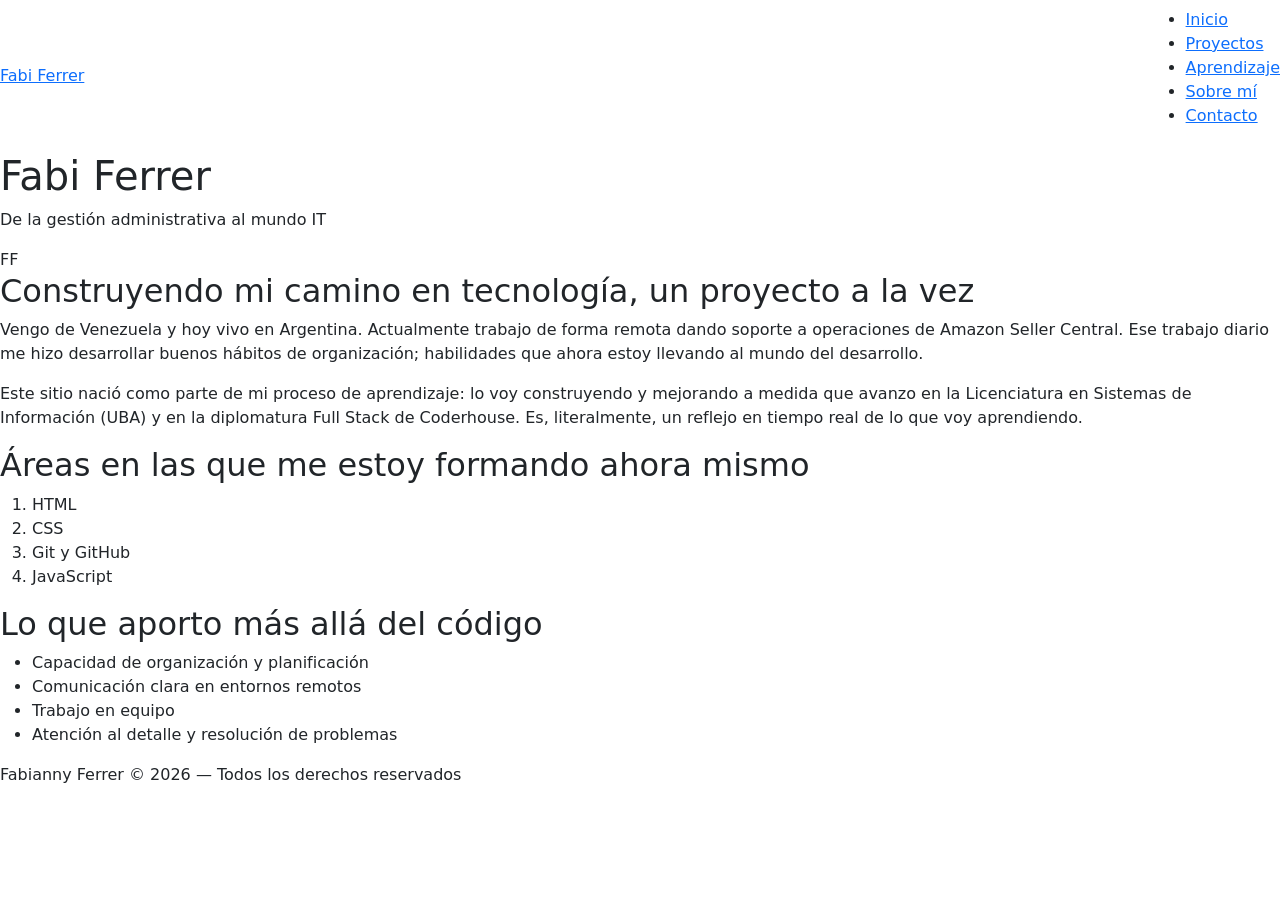
==== index.html @ 67607a3e "feat: vincular Bootstrap 5.3.8 por CDN en los 5 HTML" ====
<!DOCTYPE html>
<html lang="es">
<head>
    <meta charset="UTF-8">
    <meta name="viewport" content="width=device-width, initial-scale=1.0">
    <link href="https://cdn.jsdelivr.net/npm/bootstrap@5.3.8/dist/css/bootstrap.min.css" 
    rel="stylesheet" integrity="sha384-sRIl4kxILFvY47J16cr9ZwB07vP4J8+LH7qKQnuqkuIAvNWLzeN8tE5YBujZqJLB" 
    crossorigin="anonymous">
    <link rel="stylesheet" href="css/styles.css">
    <title>Fabianny Ferrer - Portfolio</title>
</head>
<body>
    <header>
        <nav class="navbar">
            <a class="logo" href="index.html">Fabi Ferrer</a>
            <ul class="enlaces">
                <li><a class="actual" href="index.html">Inicio</a></li>
                <li><a href="./pages/proyectos.html">Proyectos</a></li>
                <li><a href="./pages/aprendizaje.html">Aprendizaje</a></li>
                <li><a href="./pages/sobre-mi.html">Sobre mí</a></li>
                <li><a href="./pages/contacto.html">Contacto</a></li>
            </ul>
        </nav>
    </header>

    <main> 
        <!-- Usé clases múltiples para poder resaltar luego el color de esta sección
         me parece que no lo vimos en clase, pero estuve buscando cómo hacerlo -->
        <section class="banda banda-oscura hero">
            <div class="hero-texto">
                <h1>Fabi Ferrer</h1>
                 <p class="destacado destacado-claro">De la gestión administrativa al mundo IT</p>
            </div>
        <div class="monograma">FF</div>
        </section>

    <section class="banda">
        <h2>Construyendo mi camino en tecnología, un proyecto a la vez</h2>
        <div class="tarjetas">
             <article class="tarjeta tarjeta-uno">
                <p>
                    Vengo de Venezuela y hoy vivo en Argentina. Actualmente trabajo de forma remota
                    dando soporte a operaciones de Amazon Seller Central. Ese trabajo diario me hizo
                    desarrollar buenos hábitos de organización; habilidades que ahora estoy
                    llevando al mundo del desarrollo.
                </p>
            </article>

            <article class="tarjeta tarjeta-dos">
                <p>
                    Este sitio nació como parte de mi proceso de aprendizaje: lo voy construyendo y
                    mejorando a medida que avanzo en la Licenciatura en Sistemas de Información
                    (UBA) y en la diplomatura Full Stack de Coderhouse. Es, literalmente, un reflejo
                    en tiempo real de lo que voy aprendiendo.
                </p>
            </article>
        </div>
    </section>
    
    <section class="banda banda-suave">
       <div class="tarjetas">  
            <article class="tarjeta tarjeta-uno">
                <h2>Áreas en las que me estoy formando ahora mismo</h2>
                <ol>
                    <li>HTML</li>
                    <li>CSS</li>
                    <li>Git y GitHub</li>
                    <li>JavaScript</li>
                </ol>
            </article>

            <article class="tarjeta tarjeta-dos">
                <h2>Lo que aporto más allá del código</h2>
                <ul>
                    <li>Capacidad de organización y planificación</li>
                    <li>Comunicación clara en entornos remotos</li>
                    <li>Trabajo en equipo</li>
                    <li>Atención al detalle y resolución de problemas</li>
                </ul>
            </article>
        </div>
    </section>
    </main>

    <footer>
        <p>Fabianny Ferrer © 2026 — Todos los derechos reservados</p>
    </footer>

    <script src="https://cdn.jsdelivr.net/npm/bootstrap@5.3.8/dist/js/bootstrap.bundle.min.js" 
    integrity="sha384-FKyoEForCGlyvwx9Hj09JcYn3nv7wiPVlz7YYwJrWVcXK/BmnVDxM+D2scQbITxI" 
    crossorigin="anonymous"></script>
</body>
</html>
---- css/styles.css ----
/*# sourceMappingURL=styles.css.map */
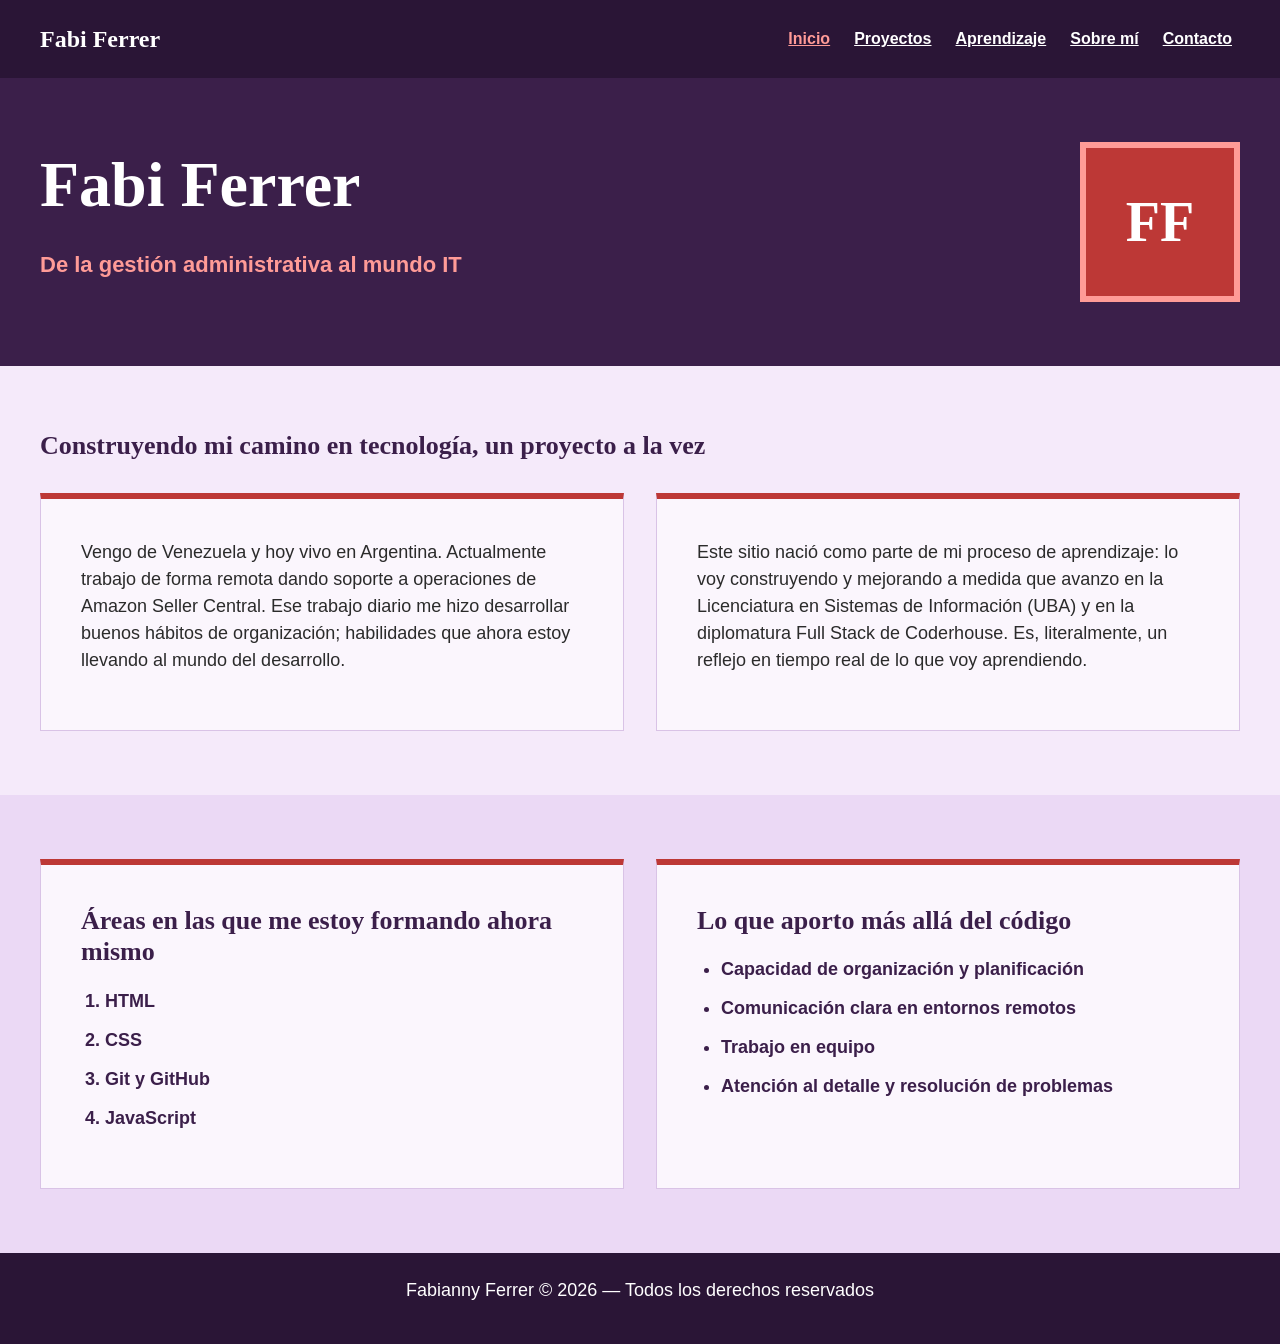
==== commit 93f6cffa: "feat: agregar navbar de Bootstrap responsiva en los 5 HTML" ====
--- a/index.html
+++ b/index.html
@@ -11,17 +11,34 @@
 </head>
 <body>
     <header>
-        <nav class="navbar">
-            <a class="logo" href="index.html">Fabi Ferrer</a>
-            <ul class="enlaces">
-                <li><a class="actual" href="index.html">Inicio</a></li>
-                <li><a href="./pages/proyectos.html">Proyectos</a></li>
-                <li><a href="./pages/aprendizaje.html">Aprendizaje</a></li>
-                <li><a href="./pages/sobre-mi.html">Sobre mí</a></li>
-                <li><a href="./pages/contacto.html">Contacto</a></li>
-            </ul>
-        </nav>
-    </header>
+    <nav class="navbar navbar-expand-lg barra-nav" data-bs-theme="dark">
+        <div class="container-fluid">
+            <a class="navbar-brand logo" href="index.html">Fabi Ferrer</a>
+            <button class="navbar-toggler" type="button" data-bs-toggle="collapse" data-bs-target="#navbarNav" aria-controls="navbarNav" aria-expanded="false" aria-label="Toggle navigation">
+                <span class="navbar-toggler-icon"></span>
+            </button>
+            <div class="collapse navbar-collapse" id="navbarNav">
+                <ul class="navbar-nav ms-auto">
+                    <li class="nav-item">
+                        <a class="nav-link active" aria-current="page" href="index.html">Inicio</a>
+                    </li>
+                    <li class="nav-item">
+                        <a class="nav-link" href="./pages/proyectos.html">Proyectos</a>
+                    </li>
+                    <li class="nav-item">
+                        <a class="nav-link" href="./pages/aprendizaje.html">Aprendizaje</a>
+                    </li>
+                    <li class="nav-item">
+                        <a class="nav-link" href="./pages/sobre-mi.html">Sobre mí</a>
+                    </li>
+                    <li class="nav-item">
+                        <a class="nav-link" href="./pages/contacto.html">Contacto</a>
+                    </li>
+                </ul>
+            </div>
+        </div>
+    </nav>
+</header>
 
     <main> 
         <!-- Usé clases múltiples para poder resaltar luego el color de esta sección
--- a/css/styles.css
+++ b/css/styles.css
@@ -1,3 +1,282 @@
-
-
-/*# sourceMappingURL=styles.css.map */
+* {
+    margin: 0;
+    padding: 0;
+    box-sizing: border-box;
+}
+
+:root {
+    /* Colores y fuentes */
+    --color-fondo-pagina: #f5eafa;
+    --color-fondo-suave: #ebd9f5;
+    --color-texto: #2B2B2B;
+    --color-acento: #BD3836;
+    --color-acento-claro: #ff9b97;
+    --color-primario: #3b1f4a;
+    --color-primario-oscuro: #2a1536;
+    --color-fondo-tarjeta: #fbf6fd;
+    --color-borde: #d9c3e6;
+    --color-texto-claro: #ffffff;
+    --fuente-texto: 'Gill Sans', 'Gill Sans MT', Calibri, 'Trebuchet MS', sans-serif;
+    --fuente-titulos: Georgia, 'Times New Roman', serif;
+
+    /* Tamaños flexibles */
+    --title-size: clamp(2.25rem, 9vw, 4rem);
+    --subtitle-size: clamp(1.25rem, 3vw, 1.625rem);
+    --destacado-size: clamp(1.125rem, 2.5vw, 1.375rem);
+    --body-size: 1.125rem;
+
+    /* Espaciado flexible */
+    --espacio-lateral: clamp(1.25rem, 5vw, 2.5rem);
+    --espacio-seccion: clamp(2.5rem, 7vw, 4rem);
+}
+
+img {
+    max-width: 100%;
+    height: auto;
+}
+
+body {
+    display: grid;
+    grid-template-rows: auto 1fr auto;
+    min-height: 100vh;
+    background-color: var(--color-fondo-pagina);
+    color: var(--color-texto);
+    font-family: var(--fuente-texto);
+}
+
+h1 {
+    color: var(--color-texto-claro);
+    font-family: var(--fuente-titulos);
+    font-size: var(--title-size);
+    font-weight: 700;
+}
+
+.destacado {
+    color: var(--color-acento);
+    font-size: var(--destacado-size);
+    font-weight: 600;
+}
+
+p {
+    font-size: var(--body-size);
+    font-weight: 400;
+    overflow-wrap: break-word;
+}
+
+h2 {
+    color: var(--color-primario);
+    font-family: var(--fuente-titulos);
+    font-size: var(--subtitle-size);
+    font-weight: 700;
+    margin-bottom: 8px;
+}
+
+h3 {
+    color: var(--color-primario);
+    font-family: var(--fuente-titulos);
+    font-size: 1.375rem;
+    font-weight: 700;
+}
+
+a {
+    color: var(--color-texto-claro);
+    font-size: 1.0625rem;
+    font-weight: 600;
+}
+
+.destacado-claro {
+    color: var(--color-acento-claro);
+}
+
+ul, ol {
+    display: flex;
+    flex-direction: column;
+    gap: 12px;
+    padding-left: 24px;
+}
+
+li {
+    color: var(--color-primario);
+    font-size: var(--body-size);
+    font-weight: 600;
+}
+
+/* NAVBAR (Bootstrap + estilo propio) */
+.barra-nav {
+    padding: 1rem var(--espacio-lateral);
+    background-color: var(--color-primario-oscuro);
+}
+
+.barra-nav .container-fluid {
+    padding: 0;
+}
+
+.barra-nav .navbar-nav {
+    gap: 0.5rem;
+}
+
+.barra-nav .logo {
+    color: var(--color-texto-claro);
+    transition: color 0.3s ease;
+}
+
+.barra-nav .nav-link {
+    color: var(--color-texto-claro);
+    font-size: 1rem;
+    font-weight: 600;
+    text-decoration: underline;
+    transition: color 0.3s ease, transform 0.2s ease;
+}
+
+.barra-nav .logo:hover,
+.barra-nav .logo:focus,
+.barra-nav .nav-link:hover,
+.barra-nav .nav-link:focus,
+.barra-nav .nav-link.active {
+    color: var(--color-acento-claro);
+}
+
+.barra-nav .nav-link:active {
+    transform: scale(0.96);
+}
+
+.barra-nav .navbar-toggler {
+    border-color: var(--color-acento-claro);
+    transition: box-shadow 0.3s ease;
+}
+
+.barra-nav .navbar-toggler:focus {
+    box-shadow: 0 0 0 0.2rem var(--color-acento-claro);
+}
+
+.logo {
+    font-family: var(--fuente-titulos);
+    font-size: 1.5rem;
+    font-weight: 700;
+}
+
+.enlace {
+    color: var(--color-acento);
+}
+
+/* MAIN Y BANDAS */
+main {
+    display: flex;
+    flex-direction: column;
+}
+
+.banda {
+    display: flex;
+    flex-direction: column;
+    gap: 1.5rem;
+    padding: var(--espacio-seccion) var(--espacio-lateral);
+}
+
+.banda-oscura {
+    background-color: var(--color-primario);
+}
+
+.banda-suave {
+    background-color: var(--color-fondo-suave);
+}
+
+/* HERO (GRID CON ÁREAS) */
+.hero {
+    display: grid;
+    grid-template-columns: 1fr;
+    grid-template-areas:
+        "texto"
+        "monograma";
+    align-items: center;
+    gap: 2rem;
+}
+
+.hero-texto {
+    grid-area: texto;
+    display: flex;
+    flex-direction: column;
+    gap: 1rem;
+}
+
+.monograma {
+    grid-area: monograma;
+    display: flex;
+    justify-content: center;
+    align-items: center;
+    width: 7.5rem;
+    height: 7.5rem;
+    padding: 1.25rem;
+    background-color: var(--color-acento);
+    border: 6px solid var(--color-acento-claro);
+    color: var(--color-texto-claro);
+    font-family: var(--fuente-titulos);
+    font-size: 2.75rem;
+    font-weight: 700;
+}
+
+/* TARJETAS (GRID CON ÁREAS) */
+.tarjetas {
+    display: grid;
+    grid-template-columns: 1fr;
+    grid-template-areas:
+        "tarjeta-uno"
+        "tarjeta-dos";
+    gap: 1.5rem;
+}
+
+.tarjeta-uno {
+    grid-area: tarjeta-uno;
+}
+
+.tarjeta-dos {
+    grid-area: tarjeta-dos;
+}
+
+.tarjeta {
+    display: flex;
+    flex-direction: column;
+    gap: 12px;
+    padding: clamp(1.25rem, 4vw, 2.5rem);
+    background-color: var(--color-fondo-tarjeta);
+    border: 1px solid var(--color-borde);
+    border-top: 6px solid var(--color-acento);
+}
+
+/* FOOTER */
+footer {
+    display: flex;
+    justify-content: center;
+    align-items: center;
+    padding: 1.5rem 1.25rem;
+    background-color: var(--color-primario-oscuro);
+    color: var(--color-texto-claro);
+    text-align: center;
+}
+
+/* MEDIA QUERIES */
+@media (min-width: 768px) {
+    .hero {
+        grid-template-columns: 1fr auto;
+        grid-template-areas: "texto monograma";
+    }
+
+    .monograma {
+        width: 9rem;
+        height: 9rem;
+        font-size: 3rem;
+    }
+}
+
+@media (min-width: 1024px) {
+    .monograma {
+        width: 10rem;
+        height: 10rem;
+        font-size: 3.5rem;
+    }
+
+    .tarjetas {
+        grid-template-columns: 1fr 1fr;
+        grid-template-areas: "tarjeta-uno tarjeta-dos";
+        gap: 2rem;
+    }
+}
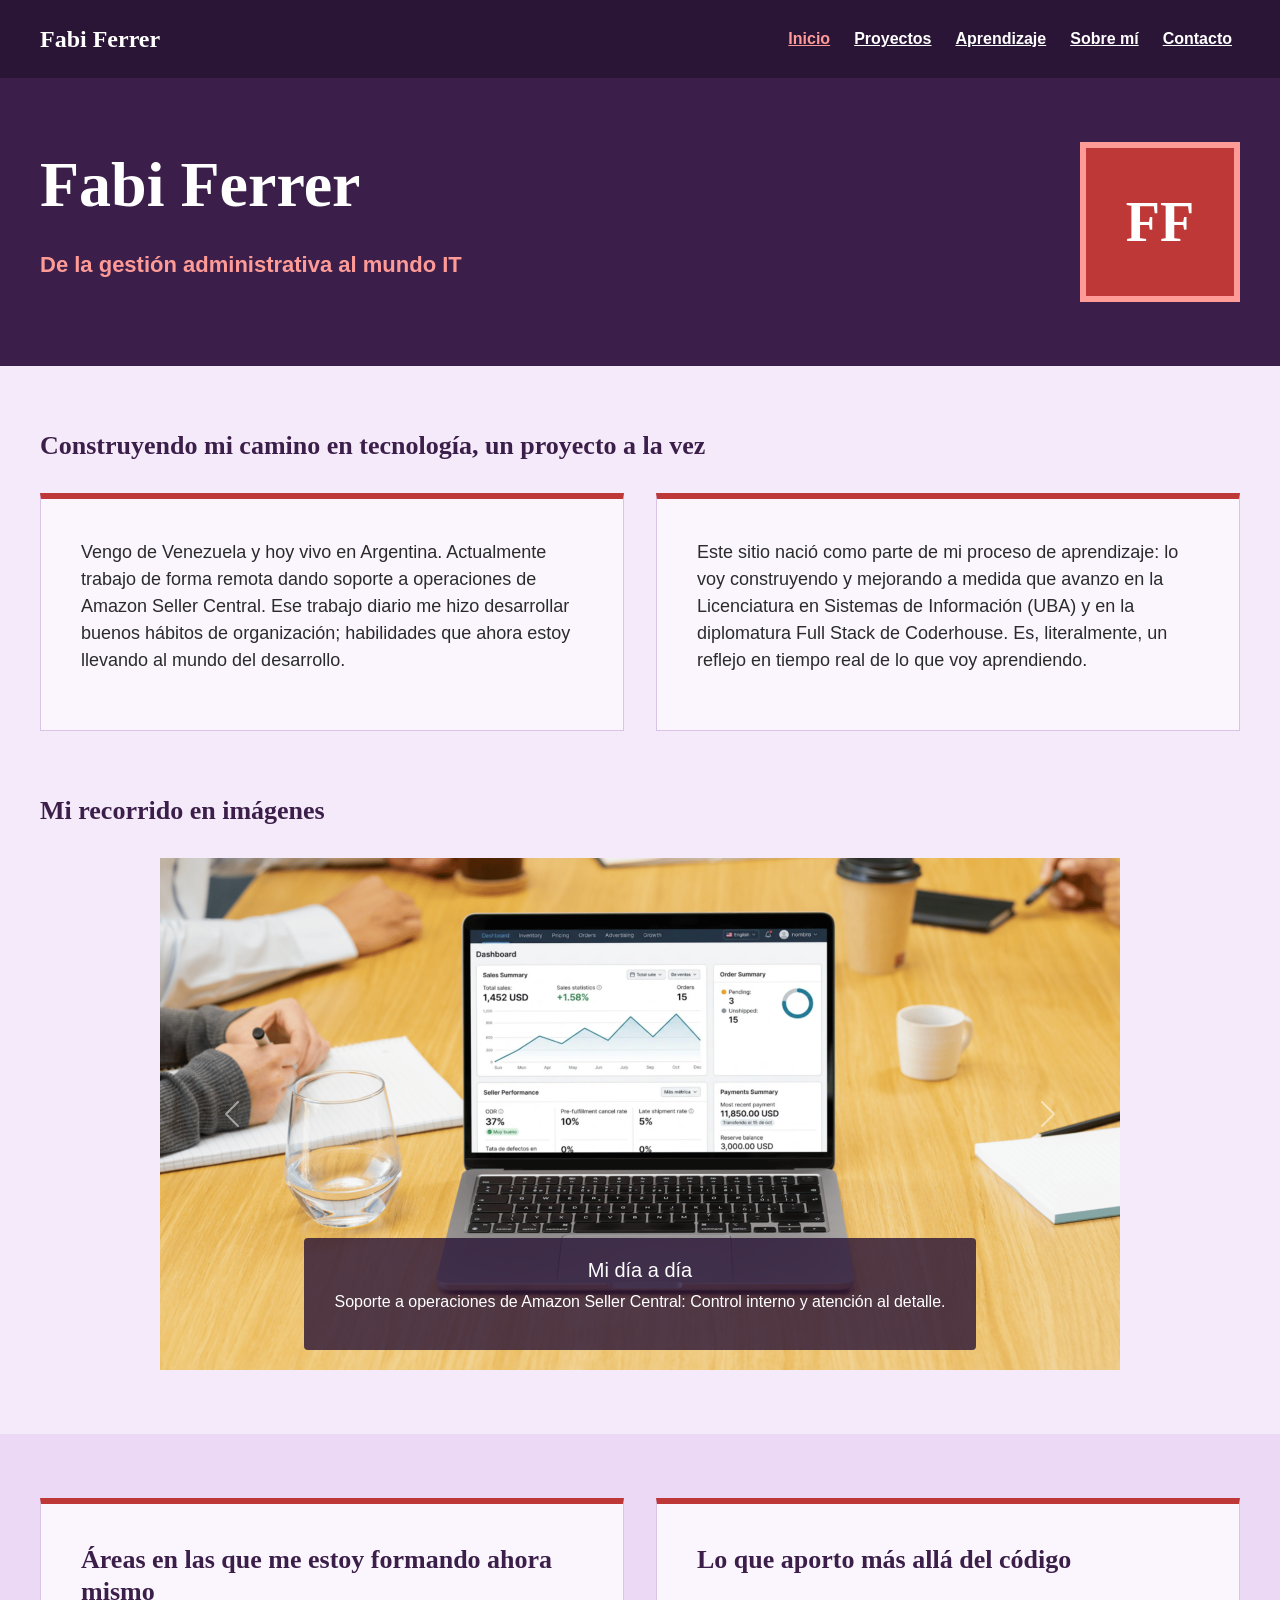
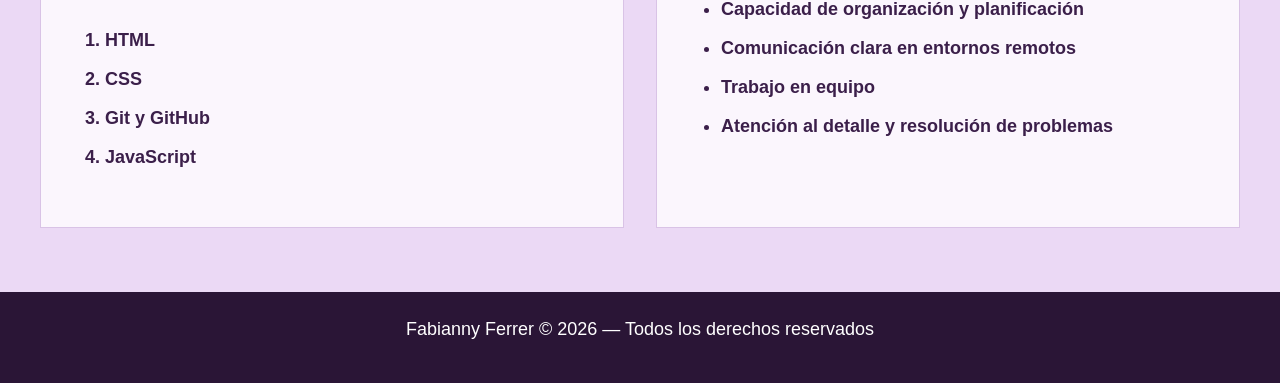
==== commit 36599bbb: "feat: agregar carousel de Bootstrap como galería en index" ====
--- a/index.html
+++ b/index.html
@@ -1,110 +1,195 @@
-<!DOCTYPE html>
+<!doctype html>
 <html lang="es">
-<head>
-    <meta charset="UTF-8">
-    <meta name="viewport" content="width=device-width, initial-scale=1.0">
-    <link href="https://cdn.jsdelivr.net/npm/bootstrap@5.3.8/dist/css/bootstrap.min.css" 
-    rel="stylesheet" integrity="sha384-sRIl4kxILFvY47J16cr9ZwB07vP4J8+LH7qKQnuqkuIAvNWLzeN8tE5YBujZqJLB" 
-    crossorigin="anonymous">
-    <link rel="stylesheet" href="css/styles.css">
+  <head>
+    <meta charset="UTF-8" />
+    <meta name="viewport" content="width=device-width, initial-scale=1.0" />
+    <link
+      href="https://cdn.jsdelivr.net/npm/bootstrap@5.3.8/dist/css/bootstrap.min.css"
+      rel="stylesheet"
+      integrity="sha384-sRIl4kxILFvY47J16cr9ZwB07vP4J8+LH7qKQnuqkuIAvNWLzeN8tE5YBujZqJLB"
+      crossorigin="anonymous"
+    />
+    <link rel="stylesheet" href="css/styles.css" />
     <title>Fabianny Ferrer - Portfolio</title>
-</head>
-<body>
+  </head>
+  <body>
     <header>
-    <nav class="navbar navbar-expand-lg barra-nav" data-bs-theme="dark">
+      <nav class="navbar navbar-expand-lg barra-nav" data-bs-theme="dark">
         <div class="container-fluid">
-            <a class="navbar-brand logo" href="index.html">Fabi Ferrer</a>
-            <button class="navbar-toggler" type="button" data-bs-toggle="collapse" data-bs-target="#navbarNav" aria-controls="navbarNav" aria-expanded="false" aria-label="Toggle navigation">
-                <span class="navbar-toggler-icon"></span>
-            </button>
-            <div class="collapse navbar-collapse" id="navbarNav">
-                <ul class="navbar-nav ms-auto">
-                    <li class="nav-item">
-                        <a class="nav-link active" aria-current="page" href="index.html">Inicio</a>
-                    </li>
-                    <li class="nav-item">
-                        <a class="nav-link" href="./pages/proyectos.html">Proyectos</a>
-                    </li>
-                    <li class="nav-item">
-                        <a class="nav-link" href="./pages/aprendizaje.html">Aprendizaje</a>
-                    </li>
-                    <li class="nav-item">
-                        <a class="nav-link" href="./pages/sobre-mi.html">Sobre mí</a>
-                    </li>
-                    <li class="nav-item">
-                        <a class="nav-link" href="./pages/contacto.html">Contacto</a>
-                    </li>
-                </ul>
-            </div>
+          <a class="navbar-brand logo" href="index.html">Fabi Ferrer</a>
+          <button
+            class="navbar-toggler"
+            type="button"
+            data-bs-toggle="collapse"
+            data-bs-target="#navbarNav"
+            aria-controls="navbarNav"
+            aria-expanded="false"
+            aria-label="Toggle navigation"
+          >
+            <span class="navbar-toggler-icon"></span>
+          </button>
+          <div class="collapse navbar-collapse" id="navbarNav">
+            <ul class="navbar-nav ms-auto">
+              <li class="nav-item">
+                <a class="nav-link active" aria-current="page" href="index.html"
+                  >Inicio</a
+                >
+              </li>
+              <li class="nav-item">
+                <a class="nav-link" href="./pages/proyectos.html">Proyectos</a>
+              </li>
+              <li class="nav-item">
+                <a class="nav-link" href="./pages/aprendizaje.html"
+                  >Aprendizaje</a
+                >
+              </li>
+              <li class="nav-item">
+                <a class="nav-link" href="./pages/sobre-mi.html">Sobre mí</a>
+              </li>
+              <li class="nav-item">
+                <a class="nav-link" href="./pages/contacto.html">Contacto</a>
+              </li>
+            </ul>
+          </div>
         </div>
-    </nav>
-</header>
+      </nav>
+    </header>
 
-    <main> 
-        <!-- Usé clases múltiples para poder resaltar luego el color de esta sección
+    <main>
+      <!-- Usé clases múltiples para poder resaltar luego el color de esta sección
          me parece que no lo vimos en clase, pero estuve buscando cómo hacerlo -->
-        <section class="banda banda-oscura hero">
-            <div class="hero-texto">
-                <h1>Fabi Ferrer</h1>
-                 <p class="destacado destacado-claro">De la gestión administrativa al mundo IT</p>
-            </div>
+      <section class="banda banda-oscura hero">
+        <div class="hero-texto">
+          <h1>Fabi Ferrer</h1>
+          <p class="destacado destacado-claro">
+            De la gestión administrativa al mundo IT
+          </p>
+        </div>
         <div class="monograma">FF</div>
-        </section>
+      </section>
 
-    <section class="banda">
+      <section class="banda">
         <h2>Construyendo mi camino en tecnología, un proyecto a la vez</h2>
         <div class="tarjetas">
-             <article class="tarjeta tarjeta-uno">
+          <article class="tarjeta tarjeta-uno">
+            <p>
+              Vengo de Venezuela y hoy vivo en Argentina. Actualmente trabajo de
+              forma remota dando soporte a operaciones de Amazon Seller Central.
+              Ese trabajo diario me hizo desarrollar buenos hábitos de
+              organización; habilidades que ahora estoy llevando al mundo del
+              desarrollo.
+            </p>
+          </article>
+
+          <article class="tarjeta tarjeta-dos">
+            <p>
+              Este sitio nació como parte de mi proceso de aprendizaje: lo voy
+              construyendo y mejorando a medida que avanzo en la Licenciatura en
+              Sistemas de Información (UBA) y en la diplomatura Full Stack de
+              Coderhouse. Es, literalmente, un reflejo en tiempo real de lo que
+              voy aprendiendo.
+            </p>
+          </article>
+        </div>
+      </section>
+
+      <section class="banda banda-galeria">
+        <h2>Mi recorrido en imágenes</h2>
+        <div id="galeriaProyectos" class="carousel slide galeria">
+          <div class="carousel-inner">
+            <div class="carousel-item active">
+              <img
+                src="assets/img/galeria-amazon.png"
+                class="d-block w-100"
+                alt="Laptop con un panel de ventas de Amazon Seller Central sobre una mesa de reunión"/>
+              <div class="carousel-caption d-none d-md-block">
+                <h5>Mi día a día</h5>
                 <p>
-                    Vengo de Venezuela y hoy vivo en Argentina. Actualmente trabajo de forma remota
-                    dando soporte a operaciones de Amazon Seller Central. Ese trabajo diario me hizo
-                    desarrollar buenos hábitos de organización; habilidades que ahora estoy
-                    llevando al mundo del desarrollo.
+                  Soporte a operaciones de Amazon Seller Central: Control interno y
+                  atención al detalle.
                 </p>
-            </article>
+              </div>
+            </div>
+            <div class="carousel-item">
+              <img
+                src="assets/img/galeria-universidad.png"
+                class="d-block w-100"
+                alt="Tablet con el acceso al campus virtual de la FCE-UBA sobre una mesa de madera"
+              />
+              <div class="carousel-caption d-none d-md-block">
+                <h5>Mi formación</h5>
+                <p>Licenciatura en Sistemas de Información en la FCE-UBA.</p>
+              </div>
+            </div>
+            <div class="carousel-item">
+              <img
+                src="assets/img/galeria-codigo.png"
+                class="d-block w-100"
+                alt="Laptop con el código HTML de mi portfolio en un escritorio"
+              />
+              <div class="carousel-caption d-none d-md-block">
+                <h5>Mi próximo paso</h5>
+                <p>
+                  Aprendiendo desarrollo web.
+                </p>
+              </div>
+            </div>
+          </div>
 
-            <article class="tarjeta tarjeta-dos">
-                <p>
-                    Este sitio nació como parte de mi proceso de aprendizaje: lo voy construyendo y
-                    mejorando a medida que avanzo en la Licenciatura en Sistemas de Información
-                    (UBA) y en la diplomatura Full Stack de Coderhouse. Es, literalmente, un reflejo
-                    en tiempo real de lo que voy aprendiendo.
-                </p>
-            </article>
+          <button
+            class="carousel-control-prev"
+            type="button"
+            data-bs-target="#galeriaProyectos"
+            data-bs-slide="prev"
+          >
+            <span class="carousel-control-prev-icon"></span>
+            <span class="visually-hidden">Anterior</span>
+          </button>
+          <button
+            class="carousel-control-next"
+            type="button"
+            data-bs-target="#galeriaProyectos"
+            data-bs-slide="next"
+          >
+            <span class="carousel-control-next-icon"></span>
+            <span class="visually-hidden">Siguiente</span>
+          </button>
         </div>
-    </section>
-    
-    <section class="banda banda-suave">
-       <div class="tarjetas">  
-            <article class="tarjeta tarjeta-uno">
-                <h2>Áreas en las que me estoy formando ahora mismo</h2>
-                <ol>
-                    <li>HTML</li>
-                    <li>CSS</li>
-                    <li>Git y GitHub</li>
-                    <li>JavaScript</li>
-                </ol>
-            </article>
+      </section>
 
-            <article class="tarjeta tarjeta-dos">
-                <h2>Lo que aporto más allá del código</h2>
-                <ul>
-                    <li>Capacidad de organización y planificación</li>
-                    <li>Comunicación clara en entornos remotos</li>
-                    <li>Trabajo en equipo</li>
-                    <li>Atención al detalle y resolución de problemas</li>
-                </ul>
-            </article>
+      <section class="banda banda-suave">
+        <div class="tarjetas">
+          <article class="tarjeta tarjeta-uno">
+            <h2>Áreas en las que me estoy formando ahora mismo</h2>
+            <ol>
+              <li>HTML</li>
+              <li>CSS</li>
+              <li>Git y GitHub</li>
+              <li>JavaScript</li>
+            </ol>
+          </article>
+
+          <article class="tarjeta tarjeta-dos">
+            <h2>Lo que aporto más allá del código</h2>
+            <ul>
+              <li>Capacidad de organización y planificación</li>
+              <li>Comunicación clara en entornos remotos</li>
+              <li>Trabajo en equipo</li>
+              <li>Atención al detalle y resolución de problemas</li>
+            </ul>
+          </article>
         </div>
-    </section>
+      </section>
     </main>
 
     <footer>
-        <p>Fabianny Ferrer © 2026 — Todos los derechos reservados</p>
+      <p>Fabianny Ferrer © 2026 — Todos los derechos reservados</p>
     </footer>
 
-    <script src="https://cdn.jsdelivr.net/npm/bootstrap@5.3.8/dist/js/bootstrap.bundle.min.js" 
-    integrity="sha384-FKyoEForCGlyvwx9Hj09JcYn3nv7wiPVlz7YYwJrWVcXK/BmnVDxM+D2scQbITxI" 
-    crossorigin="anonymous"></script>
-</body>
-</html>+    <script
+      src="https://cdn.jsdelivr.net/npm/bootstrap@5.3.8/dist/js/bootstrap.bundle.min.js"
+      integrity="sha384-FKyoEForCGlyvwx9Hj09JcYn3nv7wiPVlz7YYwJrWVcXK/BmnVDxM+D2scQbITxI"
+      crossorigin="anonymous"
+    ></script>
+  </body>
+</html>
--- a/css/styles.css
+++ b/css/styles.css
@@ -159,6 +159,39 @@
     color: var(--color-acento);
 }
 
+/* CAROUSEL (galería) */
+.galeria {
+    width: 100%;
+    max-width: 60rem;
+    margin: 0 auto;
+}
+
+.galeria .carousel-item img {
+    height: clamp(14rem, 56vw, 32rem);
+    object-fit: cover;
+}
+
+.galeria .carousel-caption {
+    background-color: rgba(42, 21, 54, 0.8);
+    border-radius: 4px;
+}
+
+.galeria .carousel-caption p {
+    font-size: 1rem;
+}
+
+.galeria .carousel-control-prev,
+.galeria .carousel-control-next {
+    transition: background-color 0.3s ease;
+}
+
+.galeria .carousel-control-prev:hover,
+.galeria .carousel-control-next:hover,
+.galeria .carousel-control-prev:focus,
+.galeria .carousel-control-next:focus {
+    background-color: rgba(42, 21, 54, 0.5);
+}
+
 /* MAIN Y BANDAS */
 main {
     display: flex;
@@ -178,6 +211,10 @@
 
 .banda-suave {
     background-color: var(--color-fondo-suave);
+}
+
+.banda-galeria {
+    padding-top: 0;
 }
 
 /* HERO (GRID CON ÁREAS) */
